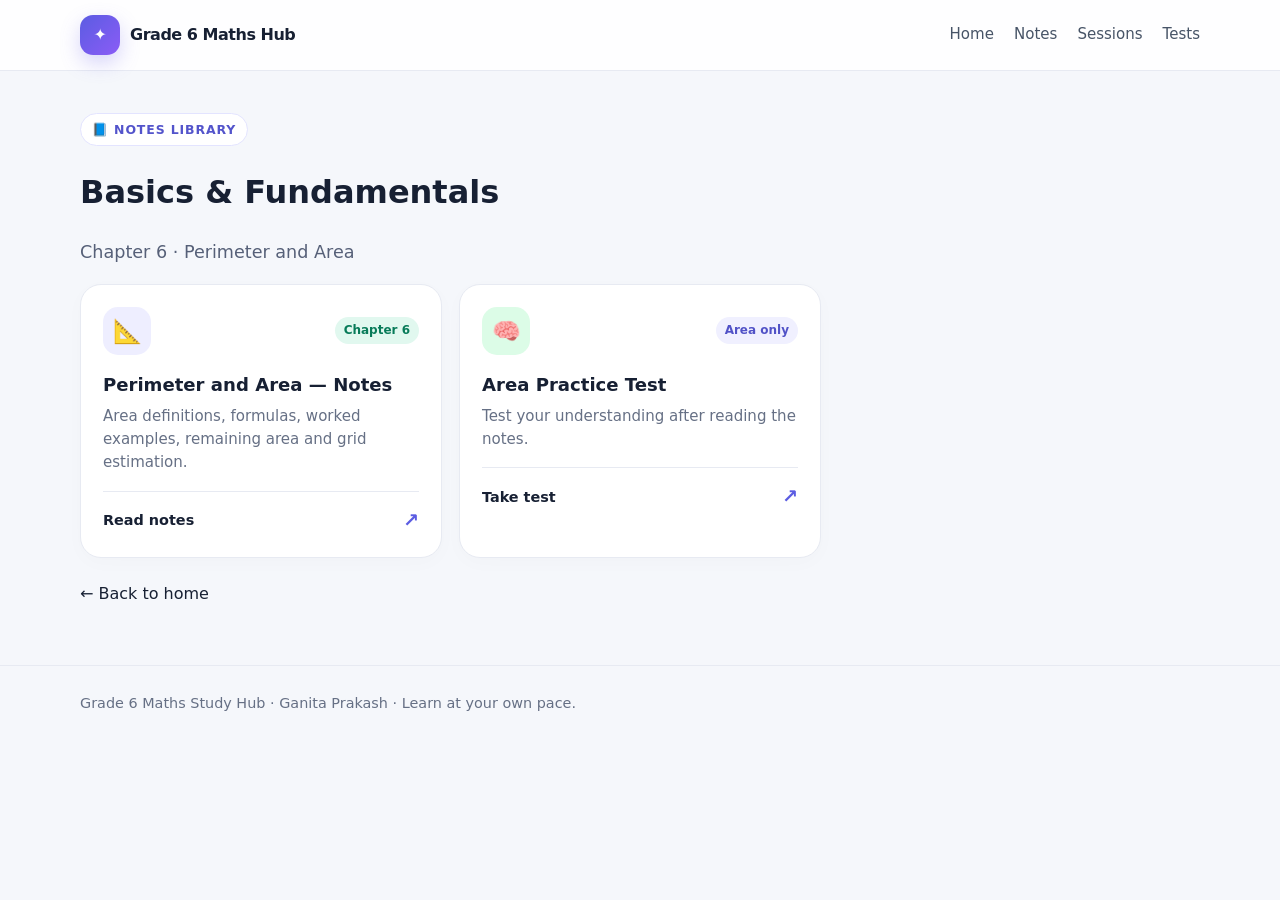
==== notes/index.html @ 1f0f6f44 "Add files via upload" ====
<!doctype html><html lang="en"><head><meta charset="utf-8"><meta name="viewport" content="width=device-width,initial-scale=1"><meta name="description" content="Grade 6 Maths study notes and interactive area test"><title>Grade 6 Notes</title><link rel="stylesheet" href="/assets/style.css"></head><body><header class="nav"><div class="container nav-inner"><a class="brand" href="/"><span class="brand-icon">✦</span><span>Grade 6 Maths Hub</span></a><nav class="nav-links"><a href="/">Home</a><a href="/notes/">Notes</a><a href="/sessions/">Sessions</a><a href="/test/">Tests</a></nav></div></header><main class="section"><div class="container"><span class="eyebrow">📘 Notes library</span><h1>Basics & Fundamentals</h1><p class="lead">Chapter 6 · Perimeter and Area</p><div class="cards"><a class="card" href="/notes/perimeter-and-area.html"><div class="card-top"><span class="icon-tile">📐</span><span class="pill green">Chapter 6</span></div><h3>Perimeter and Area — Notes</h3><p>Area definitions, formulas, worked examples, remaining area and grid estimation.</p><div class="card-foot"><span>Read notes</span><span class="arrow">↗</span></div></a><a class="card" href="/test/"><div class="card-top"><span class="icon-tile green">🧠</span><span class="pill">Area only</span></div><h3>Area Practice Test</h3><p>Test your understanding after reading the notes.</p><div class="card-foot"><span>Take test</span><span class="arrow">↗</span></div></a></div><p style="margin-top:24px"><a href="/">← Back to home</a></p></div></main><footer class="footer"><div class="container">Grade 6 Maths Study Hub · Ganita Prakash · Learn at your own pace.</div></footer><script src="/assets/app.js"></script>
---- assets/style.css ----
:root{--bg:#f5f7fb;--card:#fff;--ink:#172033;--muted:#667085;--brand:#5b5ce2;--brand2:#8b5cf6;--line:#e7eaf2;--good:#0f9f78;--shadow:0 16px 45px rgba(28,38,75,.09)}
*{box-sizing:border-box}html{scroll-behavior:smooth}body{margin:0;font-family:Inter,ui-sans-serif,system-ui,-apple-system,BlinkMacSystemFont,"Segoe UI",sans-serif;background:var(--bg);color:var(--ink);line-height:1.55}a{color:inherit;text-decoration:none}button,input,select{font:inherit}.container{width:min(1120px,92%);margin:auto}.nav{position:sticky;top:0;z-index:10;background:rgba(255,255,255,.86);backdrop-filter:blur(14px);border-bottom:1px solid var(--line)}.nav-inner{height:70px;display:flex;align-items:center;justify-content:space-between;gap:18px}.brand{display:flex;align-items:center;gap:10px;font-weight:850;letter-spacing:-.03em}.brand-icon{display:grid;place-items:center;width:40px;height:40px;border-radius:13px;background:linear-gradient(135deg,var(--brand),var(--brand2));color:#fff;box-shadow:0 8px 20px #6b62e744}.nav-links{display:flex;gap:20px;align-items:center;color:#475467;font-size:.94rem}.nav-links a:hover{color:var(--brand)}.btn{display:inline-flex;align-items:center;justify-content:center;gap:8px;border:0;border-radius:12px;padding:11px 16px;background:linear-gradient(135deg,var(--brand),var(--brand2));color:white;font-weight:750;cursor:pointer;box-shadow:0 8px 18px #625fe52b;transition:transform .2s,box-shadow .2s}.btn:hover{transform:translateY(-2px);box-shadow:0 12px 24px #625fe53d}.btn.secondary{background:#fff;color:var(--ink);border:1px solid var(--line);box-shadow:none}.btn.small{padding:8px 12px;font-size:.9rem}.hero{padding:65px 0 40px;position:relative;overflow:hidden;background:radial-gradient(ellipse at 5% 10%,#dddfff 0,transparent 40%),radial-gradient(ellipse at 95% 5%,#f0ddff 0,transparent 35%)}.hero-grid{display:grid;grid-template-columns:1.3fr .7fr;align-items:center;gap:34px}.eyebrow{display:inline-flex;gap:8px;align-items:center;padding:6px 11px;border-radius:999px;background:#fff;border:1px solid #e3e4ff;color:#5354cb;font-weight:800;font-size:.78rem;text-transform:uppercase;letter-spacing:.07em}.hero h1{font-size:clamp(2.4rem,5vw,4.25rem);line-height:1.04;letter-spacing:-.06em;margin:18px 0}.gradient-text{background:linear-gradient(90deg,var(--brand),#a855f7);-webkit-background-clip:text;background-clip:text;color:transparent}.lead{font-size:1.1rem;color:#566078;max-width:650px}.hero-actions{display:flex;gap:12px;flex-wrap:wrap;margin-top:25px}.hero-art{background:rgba(255,255,255,.7);border:1px solid #fff;border-radius:28px;padding:22px;box-shadow:var(--shadow);transform:rotate(1deg);animation:float 5s ease-in-out infinite}.mini-stat{padding:15px;border:1px solid var(--line);background:#fff;border-radius:18px;margin-top:12px}.mini-stat strong{display:block;font-size:1.35rem}.pill{display:inline-flex;align-items:center;border-radius:999px;padding:4px 9px;font-size:.75rem;font-weight:800;background:#f0f0ff;color:#5152c7}.pill.green{background:#e1f8ef;color:#087b59}.section{padding:42px 0}.section-head{display:flex;justify-content:space-between;align-items:end;gap:20px;margin-bottom:22px}.section h2{font-size:clamp(1.6rem,3vw,2.15rem);letter-spacing:-.04em;margin:0}.muted{color:var(--muted)}.cards{display:grid;grid-template-columns:repeat(3,minmax(0,1fr));gap:17px}.card{background:var(--card);border:1px solid var(--line);border-radius:21px;padding:22px;box-shadow:0 5px 20px #1b2a4a05;transition:transform .22s,border-color .22s,box-shadow .22s;animation:rise .55s both}.card:hover{transform:translateY(-5px);border-color:#c9c8ff;box-shadow:var(--shadow)}.card-top{display:flex;align-items:center;justify-content:space-between;gap:12px}.icon-tile{width:48px;height:48px;display:grid;place-items:center;border-radius:15px;font-size:1.45rem;background:#eeeeff}.icon-tile.pink{background:#fce7f3}.icon-tile.green{background:#dcfce7}.icon-tile.amber{background:#fef3c7}.card h3{margin:16px 0 6px;font-size:1.13rem}.card p{color:var(--muted);font-size:.94rem;margin:0 0 16px}.card-foot{display:flex;align-items:center;justify-content:space-between;gap:12px;border-top:1px solid var(--line);padding-top:14px;font-size:.9rem;font-weight:750}.card-foot .arrow{color:var(--brand);font-size:1.2rem}.two-col{display:grid;grid-template-columns:1fr 1fr;gap:18px}.panel{background:#fff;border:1px solid var(--line);border-radius:22px;padding:24px}.step{display:flex;gap:13px;margin-top:18px}.step-number{flex:0 0 32px;height:32px;display:grid;place-items:center;border-radius:10px;background:#eeeefe;color:#5556d9;font-weight:900}.step p{margin:2px 0 0;color:var(--muted);font-size:.94rem}.footer{border-top:1px solid var(--line);padding:26px 0;color:var(--muted);font-size:.9rem}.searchbar{width:min(360px,100%);padding:11px 14px;border-radius:12px;border:1px solid var(--line);background:#fff;outline:none}.searchbar:focus{border-color:var(--brand);box-shadow:0 0 0 3px #5b5ce21a}.dropzone{border:2px dashed #b9baff;border-radius:20px;background:#fafaff;padding:30px;text-align:center;transition:.2s}.dropzone.dragover{background:#efefff;border-color:var(--brand);transform:scale(1.01)}.dropzone input{display:none}.file-result{display:none;text-align:left;margin-top:18px;padding:16px;border-radius:14px;background:#fff;border:1px solid var(--line)}.file-result.show{display:block}.path-code{font-family:ui-monospace,SFMono-Regular,Menlo,monospace;background:#f1f2f8;border-radius:8px;padding:4px 8px;overflow-wrap:anywhere}.toast{position:fixed;bottom:22px;right:22px;background:#182033;color:white;padding:12px 16px;border-radius:12px;box-shadow:var(--shadow);opacity:0;transform:translateY(12px);transition:.25s;pointer-events:none;z-index:50}.toast.show{opacity:1;transform:translateY(0)}.list-links{display:grid;gap:10px}.list-link{display:flex;align-items:center;justify-content:space-between;gap:12px;padding:14px 15px;border:1px solid var(--line);border-radius:13px;background:#fff;transition:.2s}.list-link:hover{border-color:#b8b8ff;transform:translateX(3px)}.list-link small{display:block;color:var(--muted)}.notice{padding:14px 16px;border-radius:13px;background:#fff7e6;border:1px solid #f4d89b;color:#73530c;font-size:.92rem}.success{color:var(--good)}@keyframes float{0%,100%{transform:translateY(0) rotate(1deg)}50%{transform:translateY(-8px) rotate(-.5deg)}}@keyframes rise{from{opacity:0;transform:translateY(13px)}to{opacity:1;transform:translateY(0)}}@media(max-width:800px){.hero-grid,.two-col{grid-template-columns:1fr}.hero-art{max-width:500px}.cards{grid-template-columns:repeat(2,minmax(0,1fr))}.nav-links{gap:11px}.nav-links .hide-mobile{display:none}}@media(max-width:560px){.cards{grid-template-columns:1fr}.nav-inner{height:62px}.nav-links{font-size:.85rem}.hero{padding-top:44px}.section{padding:30px 0}.section-head{align-items:start;flex-direction:column}.hero h1{font-size:2.65rem}}@media(prefers-reduced-motion:reduce){*,*::before,*::after{animation-duration:.01ms!important;transition-duration:.01ms!important;scroll-behavior:auto!important}}

@media(max-width:760px){.hero-grid,.cards,.two-col{grid-template-columns:1fr}.nav-links{gap:9px;flex-wrap:wrap;font-size:.82rem}.nav-inner{height:auto;padding:12px 0}.hero{padding-top:35px}} .formula{padding:14px;background:#f5f4ff;border:1px solid #e3e1ff;border-radius:14px;font-weight:700;overflow:auto}.quiz-option{display:block;padding:10px 12px;border:1px solid #e7eaf2;border-radius:12px;margin:8px 0;cursor:pointer}.quiz-option:has(input:checked){border-color:#5b5ce2;background:#f5f4ff}
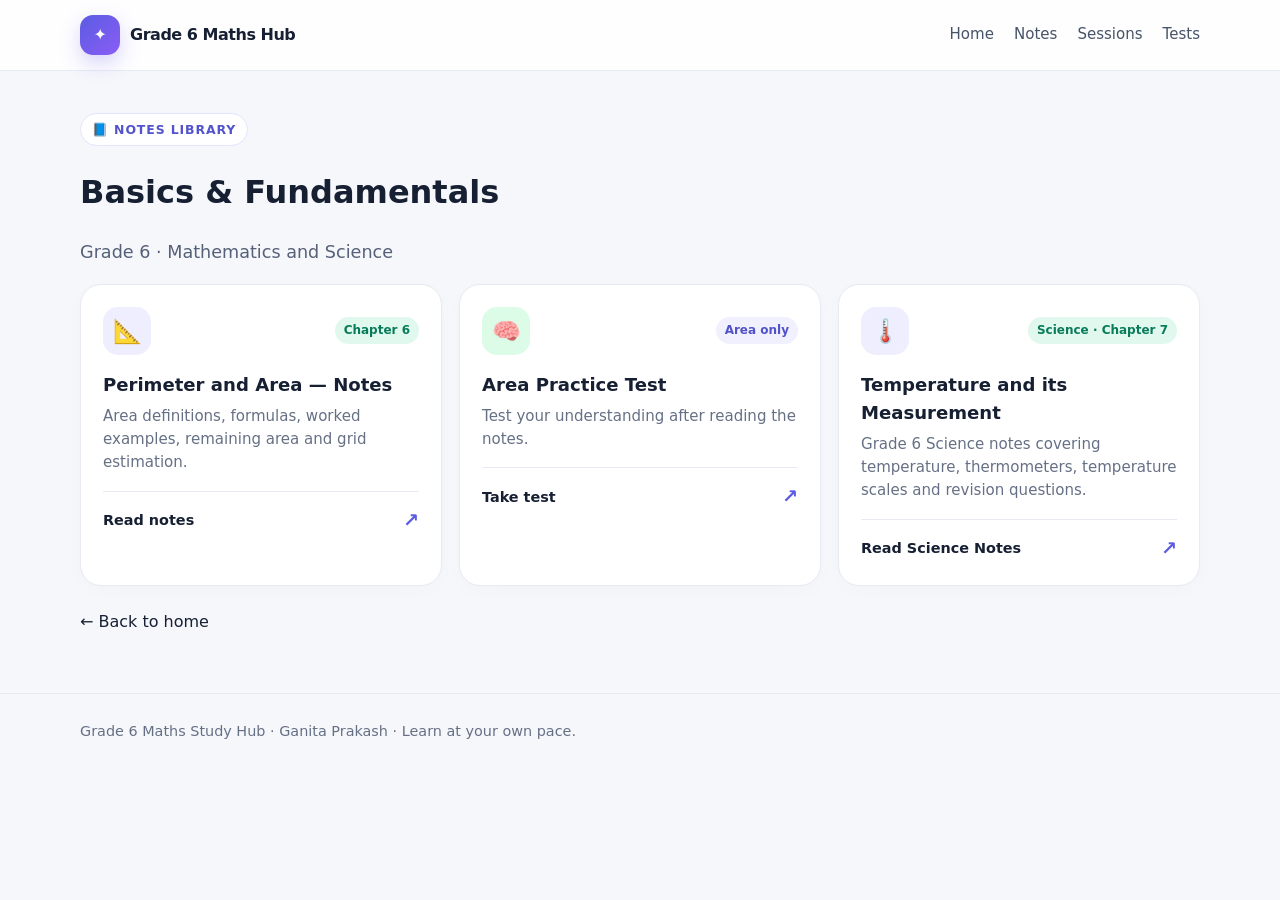
==== commit f353187a: "Update index.html" ====
--- a/notes/index.html
+++ b/notes/index.html
@@ -1 +1,120 @@
-<!doctype html><html lang="en"><head><meta charset="utf-8"><meta name="viewport" content="width=device-width,initial-scale=1"><meta name="description" content="Grade 6 Maths study notes and interactive area test"><title>Grade 6 Notes</title><link rel="stylesheet" href="/assets/style.css"></head><body><header class="nav"><div class="container nav-inner"><a class="brand" href="/"><span class="brand-icon">✦</span><span>Grade 6 Maths Hub</span></a><nav class="nav-links"><a href="/">Home</a><a href="/notes/">Notes</a><a href="/sessions/">Sessions</a><a href="/test/">Tests</a></nav></div></header><main class="section"><div class="container"><span class="eyebrow">📘 Notes library</span><h1>Basics & Fundamentals</h1><p class="lead">Chapter 6 · Perimeter and Area</p><div class="cards"><a class="card" href="/notes/perimeter-and-area.html"><div class="card-top"><span class="icon-tile">📐</span><span class="pill green">Chapter 6</span></div><h3>Perimeter and Area — Notes</h3><p>Area definitions, formulas, worked examples, remaining area and grid estimation.</p><div class="card-foot"><span>Read notes</span><span class="arrow">↗</span></div></a><a class="card" href="/test/"><div class="card-top"><span class="icon-tile green">🧠</span><span class="pill">Area only</span></div><h3>Area Practice Test</h3><p>Test your understanding after reading the notes.</p><div class="card-foot"><span>Take test</span><span class="arrow">↗</span></div></a></div><p style="margin-top:24px"><a href="/">← Back to home</a></p></div></main><footer class="footer"><div class="container">Grade 6 Maths Study Hub · Ganita Prakash · Learn at your own pace.</div></footer><script src="/assets/app.js"></script>+
+<!doctype html>
+<html lang="en">
+<head>
+  <meta charset="utf-8">
+  <meta name="viewport" content="width=device-width,initial-scale=1">
+  <meta name="description" content="Grade 6 Maths and Science study notes and interactive tests">
+  <title>Grade 6 Notes</title>
+  <link rel="stylesheet" href="/assets/style.css">
+</head>
+
+<body>
+
+  <header class="nav">
+    <div class="container nav-inner">
+      <a class="brand" href="/">
+        <span class="brand-icon">✦</span>
+        <span>Grade 6 Maths Hub</span>
+      </a>
+
+      <nav class="nav-links">
+        <a href="/">Home</a>
+        <a href="/notes/">Notes</a>
+        <a href="/sessions/">Sessions</a>
+        <a href="/test/">Tests</a>
+      </nav>
+    </div>
+  </header>
+
+  <main class="section">
+    <div class="container">
+
+      <span class="eyebrow">📘 Notes library</span>
+
+      <h1>Basics &amp; Fundamentals</h1>
+
+      <p class="lead">
+        Grade 6 · Mathematics and Science
+      </p>
+
+      <div class="cards">
+
+        <!-- Maths Notes Card -->
+        <a class="card" href="/notes/perimeter-and-area.html">
+          <div class="card-top">
+            <span class="icon-tile">📐</span>
+            <span class="pill green">Chapter 6</span>
+          </div>
+
+          <h3>Perimeter and Area — Notes</h3>
+
+          <p>
+            Area definitions, formulas, worked examples,
+            remaining area and grid estimation.
+          </p>
+
+          <div class="card-foot">
+            <span>Read notes</span>
+            <span class="arrow">↗</span>
+          </div>
+        </a>
+
+        <!-- Area Practice Test Card -->
+        <a class="card" href="/test/">
+          <div class="card-top">
+            <span class="icon-tile green">🧠</span>
+            <span class="pill">Area only</span>
+          </div>
+
+          <h3>Area Practice Test</h3>
+
+          <p>
+            Test your understanding after reading the notes.
+          </p>
+
+          <div class="card-foot">
+            <span>Take test</span>
+            <span class="arrow">↗</span>
+          </div>
+        </a>
+
+        <!-- Science Notes Card -->
+        <a class="card" href="/notes/temperature-and-its-measurement.html">
+          <div class="card-top">
+            <span class="icon-tile">🌡️</span>
+            <span class="pill green">Science · Chapter 7</span>
+          </div>
+
+          <h3>Temperature and its Measurement</h3>
+
+          <p>
+            Grade 6 Science notes covering temperature,
+            thermometers, temperature scales and revision questions.
+          </p>
+
+          <div class="card-foot">
+            <span>Read Science Notes</span>
+            <span class="arrow">↗</span>
+          </div>
+        </a>
+
+      </div>
+
+      <p style="margin-top:24px">
+        <a href="/">← Back to home</a>
+      </p>
+
+    </div>
+  </main>
+
+  <footer class="footer">
+    <div class="container">
+      Grade 6 Maths Study Hub · Ganita Prakash · Learn at your own pace.
+    </div>
+  </footer>
+
+  <script src="/assets/app.js"></script>
+
+</body>
+</html>
